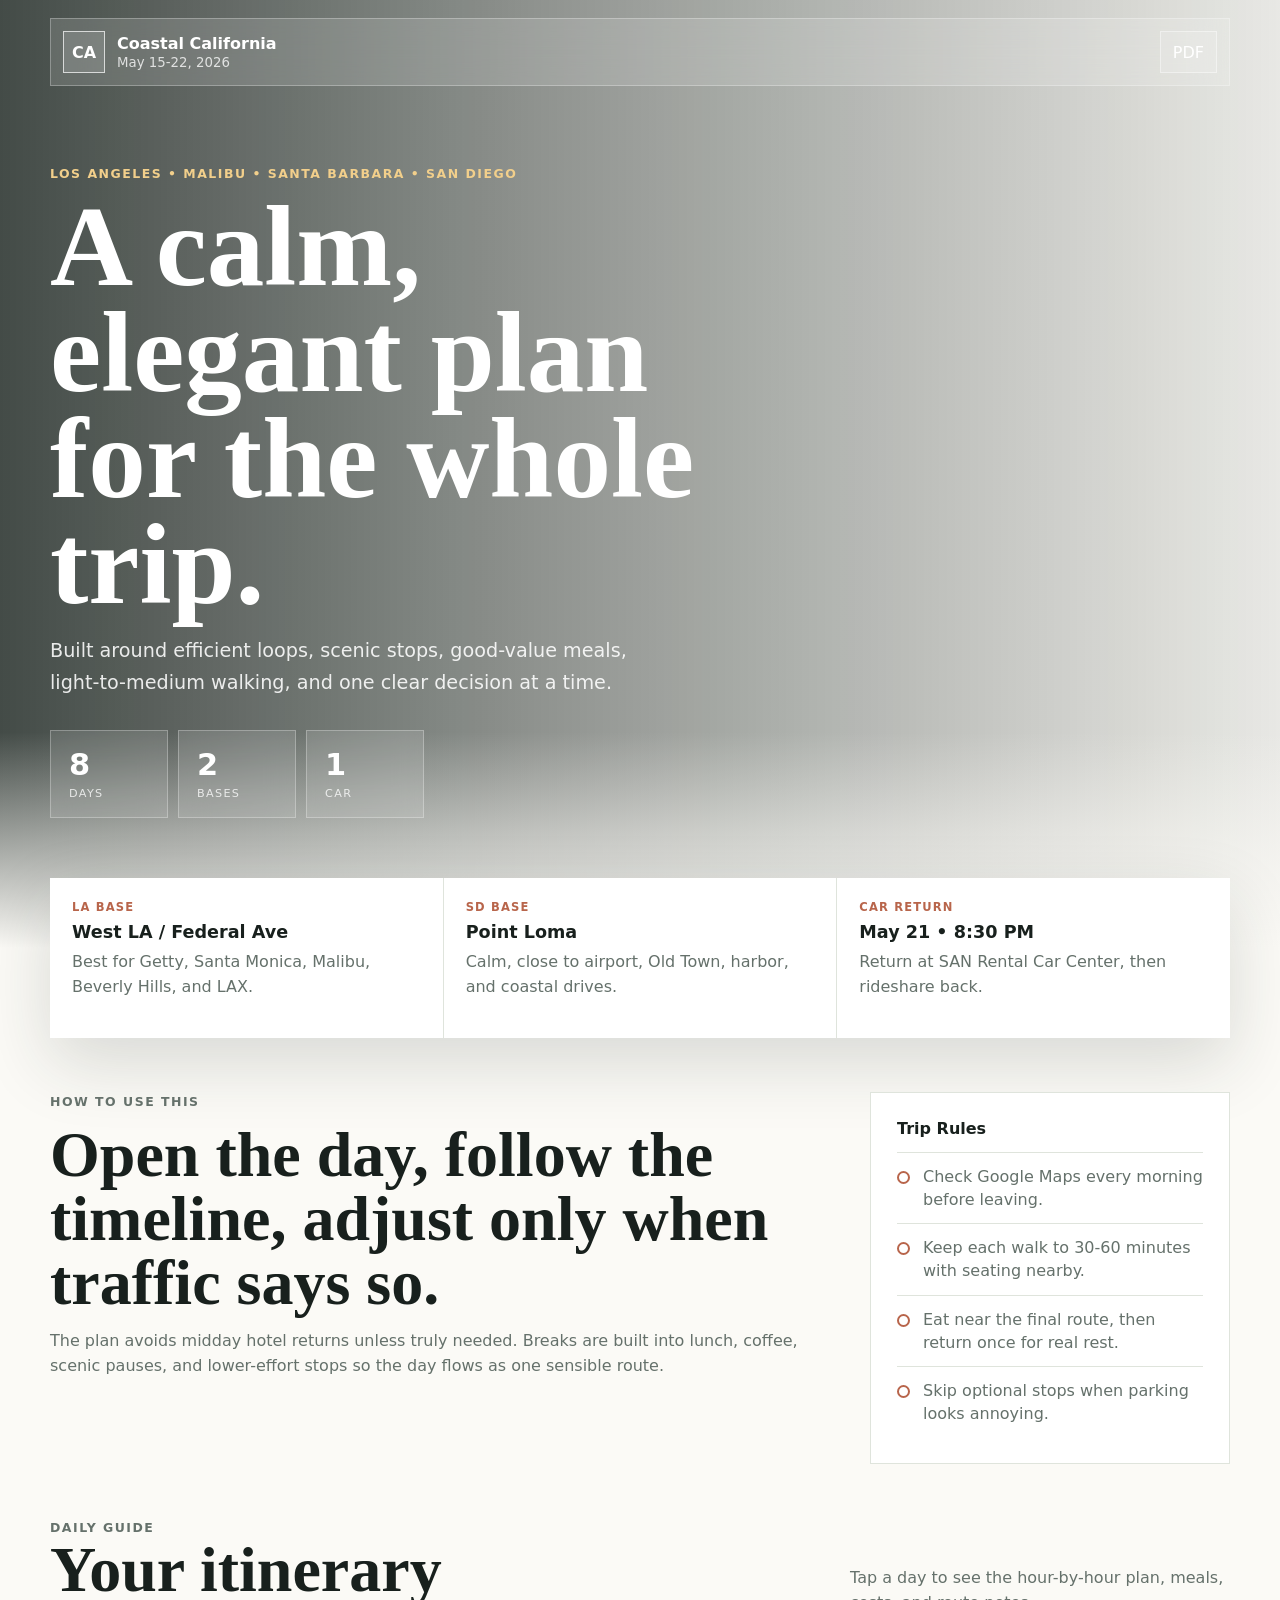
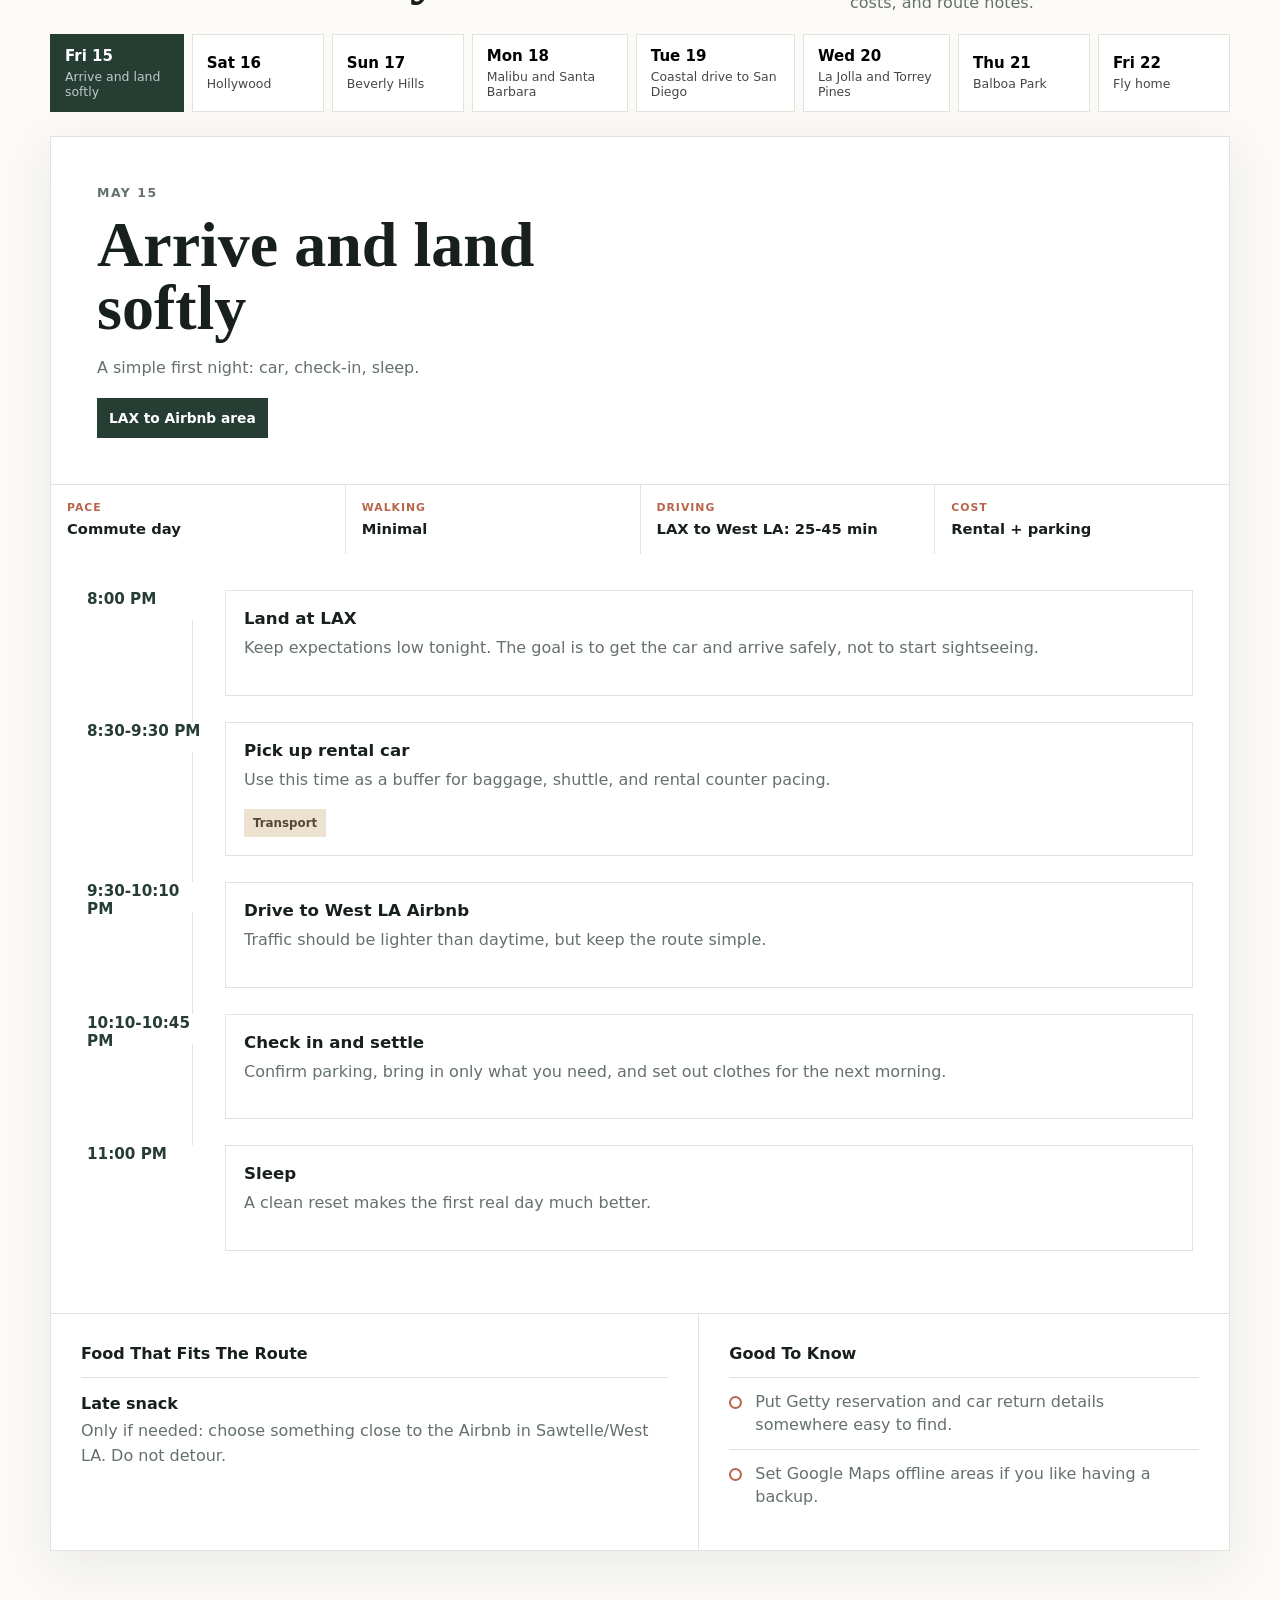
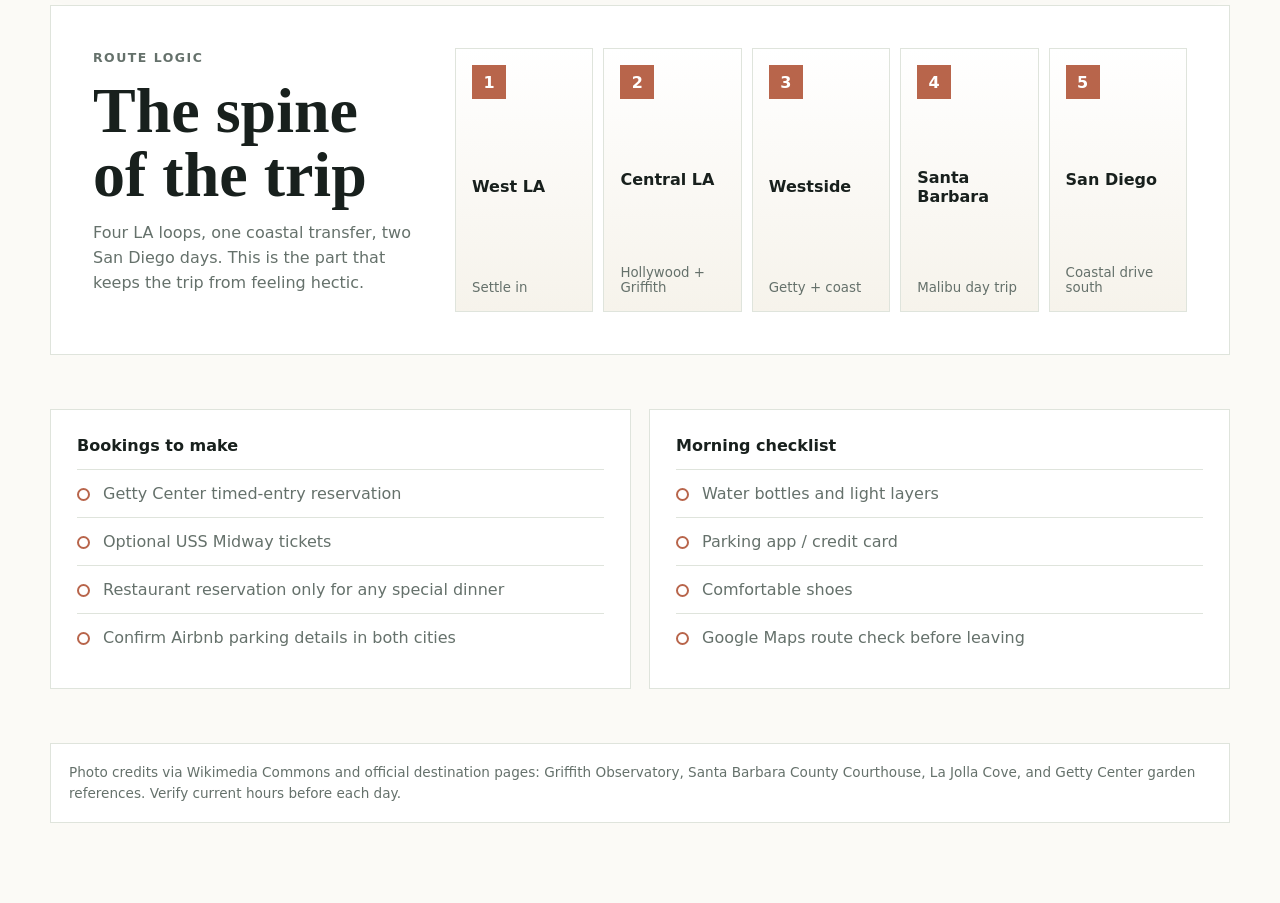
==== index.html @ 335b57e6 "deploy" ====
<!doctype html>
<html lang="en">
  <head>
    <meta charset="utf-8">
    <meta name="viewport" content="width=device-width, initial-scale=1">
    <title>Southern California Itinerary | May 15-22</title>
    <meta name="description" content="A polished day-by-day Southern California itinerary for Los Angeles, Santa Barbara, and San Diego.">
    <link rel="stylesheet" href="styles.css">
  </head>
  <body>
    <header class="hero">
      <div class="hero__image" aria-hidden="true"></div>
      <nav class="topbar" aria-label="Trip navigation">
        <a class="brand" href="#top" aria-label="Go to trip overview">
          <span class="brand__mark">CA</span>
          <span>
            <strong>Coastal California</strong>
            <small>May 15-22, 2026</small>
          </span>
        </a>
        <div class="topbar__actions">
          <button class="icon-button" type="button" data-print aria-label="Print or save itinerary">
            <span aria-hidden="true">PDF</span>
          </button>
        </div>
      </nav>

      <section class="hero__content" id="top">
        <p class="eyebrow">Los Angeles • Malibu • Santa Barbara • San Diego</p>
        <h1>A calm, elegant plan for the whole trip.</h1>
        <p class="hero__copy">Built around efficient loops, scenic stops, good-value meals, light-to-medium walking, and one clear decision at a time.</p>
        <div class="hero__stats" aria-label="Trip summary">
          <div>
            <span>8</span>
            <small>days</small>
          </div>
          <div>
            <span>2</span>
            <small>bases</small>
          </div>
          <div>
            <span>1</span>
            <small>car</small>
          </div>
        </div>
      </section>
    </header>

    <main>
      <section class="trip-strip" aria-label="Key trip logistics">
        <article>
          <span class="mini-label">LA base</span>
          <strong>West LA / Federal Ave</strong>
          <p>Best for Getty, Santa Monica, Malibu, Beverly Hills, and LAX.</p>
        </article>
        <article>
          <span class="mini-label">SD base</span>
          <strong>Point Loma</strong>
          <p>Calm, close to airport, Old Town, harbor, and coastal drives.</p>
        </article>
        <article>
          <span class="mini-label">Car return</span>
          <strong>May 21 • 8:30 PM</strong>
          <p>Return at SAN Rental Car Center, then rideshare back.</p>
        </article>
      </section>

      <section class="section intro-grid">
        <div>
          <p class="eyebrow">How to use this</p>
          <h2>Open the day, follow the timeline, adjust only when traffic says so.</h2>
          <p>The plan avoids midday hotel returns unless truly needed. Breaks are built into lunch, coffee, scenic pauses, and lower-effort stops so the day flows as one sensible route.</p>
        </div>
        <aside class="principles" aria-label="Planning principles">
          <h3>Trip Rules</h3>
          <ul>
            <li>Check Google Maps every morning before leaving.</li>
            <li>Keep each walk to 30-60 minutes with seating nearby.</li>
            <li>Eat near the final route, then return once for real rest.</li>
            <li>Skip optional stops when parking looks annoying.</li>
          </ul>
        </aside>
      </section>

      <section class="section">
        <div class="section__header">
          <div>
            <p class="eyebrow">Daily guide</p>
            <h2>Your itinerary</h2>
          </div>
          <p>Tap a day to see the hour-by-hour plan, meals, costs, and route notes.</p>
        </div>
        <div class="day-tabs" id="dayTabs" role="tablist" aria-label="Itinerary days"></div>
        <div id="dayDetail" class="day-detail" aria-live="polite"></div>
      </section>

      <section class="section route-board">
        <div>
          <p class="eyebrow">Route logic</p>
          <h2>The spine of the trip</h2>
          <p>Four LA loops, one coastal transfer, two San Diego days. This is the part that keeps the trip from feeling hectic.</p>
        </div>
        <div class="route-line" aria-label="Trip route stages">
          <div><span>1</span><strong>West LA</strong><small>Settle in</small></div>
          <div><span>2</span><strong>Central LA</strong><small>Hollywood + Griffith</small></div>
          <div><span>3</span><strong>Westside</strong><small>Getty + coast</small></div>
          <div><span>4</span><strong>Santa Barbara</strong><small>Malibu day trip</small></div>
          <div><span>5</span><strong>San Diego</strong><small>Coastal drive south</small></div>
        </div>
      </section>

      <section class="section tools-grid">
        <article>
          <h3>Bookings to make</h3>
          <ul class="checklist">
            <li>Getty Center timed-entry reservation</li>
            <li>Optional USS Midway tickets</li>
            <li>Restaurant reservation only for any special dinner</li>
            <li>Confirm Airbnb parking details in both cities</li>
          </ul>
        </article>
        <article>
          <h3>Morning checklist</h3>
          <ul class="checklist">
            <li>Water bottles and light layers</li>
            <li>Parking app / credit card</li>
            <li>Comfortable shoes</li>
            <li>Google Maps route check before leaving</li>
          </ul>
        </article>
      </section>

      <section class="section credits">
        <p>Photo credits via Wikimedia Commons and official destination pages: Griffith Observatory, Santa Barbara County Courthouse, La Jolla Cove, and Getty Center garden references. Verify current hours before each day.</p>
      </section>
    </main>

    <script src="app.js"></script>
  </body>
</html>
---- styles.css ----
:root {
  --ink: #18201d;
  --muted: #65716b;
  --line: #dfe4dc;
  --paper: #fbfaf6;
  --card: #ffffff;
  --sage: #6f806f;
  --cypress: #263d34;
  --clay: #b8654b;
  --sand: #ece2cf;
  --sky: #dce9ec;
  --gold: #c7964d;
  --shadow: 0 24px 70px rgba(31, 44, 38, 0.16);
  font-family: Inter, ui-sans-serif, system-ui, -apple-system, BlinkMacSystemFont, "Segoe UI", sans-serif;
}

* {
  box-sizing: border-box;
}

html {
  scroll-behavior: smooth;
}

body {
  margin: 0;
  color: var(--ink);
  background: var(--paper);
}

button {
  font: inherit;
}

.hero {
  min-height: 92vh;
  position: relative;
  isolation: isolate;
  display: grid;
  grid-template-rows: auto 1fr;
  overflow: hidden;
}

.hero__image {
  position: absolute;
  inset: 0;
  z-index: -2;
  background:
    linear-gradient(90deg, rgba(16, 26, 22, 0.78) 0%, rgba(16, 26, 22, 0.46) 42%, rgba(16, 26, 22, 0.08) 100%),
    url("https://commons.wikimedia.org/wiki/Special:FilePath/Griffith%20Observatory%2C%20Los%20Angeles.jpg?width=1800") center / cover;
}

.hero::after {
  content: "";
  position: absolute;
  inset: auto 0 0;
  height: 24vh;
  z-index: -1;
  background: linear-gradient(0deg, var(--paper), rgba(251, 250, 246, 0));
}

.topbar {
  width: min(1180px, calc(100% - 32px));
  margin: 18px auto 0;
  min-height: 68px;
  display: flex;
  align-items: center;
  justify-content: space-between;
  gap: 16px;
  padding: 10px 12px;
  border: 1px solid rgba(255, 255, 255, 0.28);
  background: rgba(255, 255, 255, 0.14);
  backdrop-filter: blur(18px);
}

.brand {
  display: inline-flex;
  align-items: center;
  gap: 12px;
  color: #fff;
  text-decoration: none;
}

.brand__mark {
  width: 42px;
  height: 42px;
  display: grid;
  place-items: center;
  border: 1px solid rgba(255, 255, 255, 0.7);
  background: rgba(255, 255, 255, 0.12);
  font-weight: 800;
  letter-spacing: 0;
}

.brand strong,
.brand small {
  display: block;
}

.brand small {
  color: rgba(255, 255, 255, 0.78);
  margin-top: 2px;
}

.icon-button {
  border: 1px solid rgba(255, 255, 255, 0.42);
  color: #fff;
  background: rgba(255, 255, 255, 0.12);
  min-width: 48px;
  height: 42px;
  padding: 0 12px;
  cursor: pointer;
}

.hero__content {
  width: min(1180px, calc(100% - 32px));
  margin: 0 auto;
  align-self: center;
  padding: 80px 0 130px;
  color: #fff;
}

.eyebrow {
  margin: 0 0 12px;
  color: var(--clay);
  font-size: 0.78rem;
  font-weight: 800;
  letter-spacing: 0.12em;
  text-transform: uppercase;
}

.hero .eyebrow {
  color: #f2cf8b;
}

h1,
h2,
h3,
p {
  margin-top: 0;
}

h1 {
  max-width: 720px;
  margin-bottom: 18px;
  font-family: Georgia, "Times New Roman", serif;
  font-size: clamp(3rem, 9vw, 7.2rem);
  line-height: 0.92;
  letter-spacing: 0;
}

h2 {
  margin-bottom: 14px;
  font-family: Georgia, "Times New Roman", serif;
  font-size: clamp(2rem, 5vw, 4rem);
  line-height: 1;
  letter-spacing: 0;
}

h3 {
  margin-bottom: 14px;
  font-size: 1rem;
}

.hero__copy {
  max-width: 580px;
  font-size: clamp(1rem, 2vw, 1.2rem);
  line-height: 1.65;
  color: rgba(255, 255, 255, 0.88);
}

.hero__stats {
  display: flex;
  gap: 10px;
  margin-top: 32px;
  flex-wrap: wrap;
}

.hero__stats div {
  min-width: 118px;
  padding: 16px 18px;
  border: 1px solid rgba(255, 255, 255, 0.28);
  background: rgba(255, 255, 255, 0.12);
  backdrop-filter: blur(14px);
}

.hero__stats span {
  display: block;
  font-size: 1.9rem;
  font-weight: 800;
}

.hero__stats small {
  color: rgba(255, 255, 255, 0.78);
  text-transform: uppercase;
  letter-spacing: 0.12em;
  font-size: 0.7rem;
}

main {
  width: min(1180px, calc(100% - 32px));
  margin: -70px auto 80px;
  position: relative;
  z-index: 1;
}

.trip-strip {
  display: grid;
  grid-template-columns: repeat(3, 1fr);
  gap: 1px;
  overflow: hidden;
  box-shadow: var(--shadow);
  background: var(--line);
}

.trip-strip article,
.principles,
.tools-grid article,
.day-detail,
.route-board,
.credits {
  background: var(--card);
}

.trip-strip article {
  padding: 22px;
}

.mini-label {
  display: block;
  margin-bottom: 8px;
  color: var(--clay);
  font-size: 0.72rem;
  font-weight: 800;
  letter-spacing: 0.1em;
  text-transform: uppercase;
}

.trip-strip strong {
  display: block;
  font-size: 1.1rem;
  margin-bottom: 8px;
}

.trip-strip p,
.section p,
.timeline p,
.meal-card p {
  color: var(--muted);
  line-height: 1.55;
}

.section {
  margin-top: 54px;
}

.intro-grid {
  display: grid;
  grid-template-columns: minmax(0, 1fr) 360px;
  gap: 48px;
  align-items: start;
}

.principles,
.tools-grid article {
  padding: 26px;
  border: 1px solid var(--line);
}

.principles ul,
.checklist {
  margin: 0;
  padding: 0;
  list-style: none;
}

.principles li,
.checklist li {
  padding: 12px 0 12px 26px;
  border-top: 1px solid var(--line);
  position: relative;
  color: var(--muted);
  line-height: 1.45;
}

.principles li::before,
.checklist li::before {
  content: "";
  position: absolute;
  left: 0;
  top: 18px;
  width: 9px;
  height: 9px;
  border: 2px solid var(--clay);
  border-radius: 50%;
}

.section__header {
  display: flex;
  align-items: end;
  justify-content: space-between;
  gap: 28px;
  margin-bottom: 18px;
}

.section__header p {
  max-width: 380px;
  margin-bottom: 0;
}

.day-tabs {
  display: flex;
  gap: 8px;
  padding-bottom: 10px;
  overflow-x: auto;
  scrollbar-width: thin;
}

.day-tab {
  min-width: 132px;
  border: 1px solid var(--line);
  background: #fff;
  padding: 12px 14px;
  cursor: pointer;
  text-align: left;
}

.day-tab[aria-selected="true"] {
  color: #fff;
  background: var(--cypress);
  border-color: var(--cypress);
}

.day-tab strong,
.day-tab span {
  display: block;
}

.day-tab strong {
  font-size: 0.94rem;
  margin-bottom: 4px;
}

.day-tab span {
  color: inherit;
  opacity: 0.72;
  font-size: 0.78rem;
}

.day-detail {
  margin-top: 14px;
  border: 1px solid var(--line);
  box-shadow: 0 14px 50px rgba(31, 44, 38, 0.08);
  overflow: hidden;
}

.day-hero {
  display: grid;
  grid-template-columns: minmax(0, 1fr) 42%;
  min-height: 330px;
  border-bottom: 1px solid var(--line);
}

.day-hero__content {
  padding: clamp(24px, 5vw, 46px);
}

.day-hero__content h3 {
  font-family: Georgia, "Times New Roman", serif;
  font-size: clamp(2rem, 5vw, 4.6rem);
  line-height: 0.98;
  margin-bottom: 16px;
}

.day-hero__image {
  min-height: 280px;
  background-size: cover;
  background-position: center;
}

.meta-grid {
  display: grid;
  grid-template-columns: repeat(4, minmax(0, 1fr));
  gap: 1px;
  background: var(--line);
}

.meta-grid div {
  padding: 16px;
  background: #fff;
}

.meta-grid span {
  display: block;
  color: var(--clay);
  font-size: 0.68rem;
  font-weight: 800;
  letter-spacing: 0.09em;
  text-transform: uppercase;
  margin-bottom: 5px;
}

.meta-grid strong {
  font-size: 0.92rem;
}

.timeline {
  padding: clamp(18px, 4vw, 36px);
}

.timeline-item {
  display: grid;
  grid-template-columns: 116px minmax(0, 1fr);
  gap: 22px;
  padding: 0 0 26px;
  position: relative;
}

.timeline-item:not(:last-child)::before {
  content: "";
  position: absolute;
  left: 105px;
  top: 30px;
  bottom: 0;
  width: 1px;
  background: var(--line);
}

.time {
  color: var(--cypress);
  font-weight: 800;
  font-size: 0.95rem;
}

.timeline-card {
  padding: 18px;
  border: 1px solid var(--line);
  background: #fff;
}

.timeline-card h4 {
  margin: 0 0 8px;
  font-size: 1.04rem;
}

.tag-row {
  display: flex;
  flex-wrap: wrap;
  gap: 8px;
  margin-top: 12px;
}

.tag {
  display: inline-flex;
  align-items: center;
  min-height: 28px;
  padding: 4px 9px;
  background: var(--sand);
  color: #574638;
  font-size: 0.74rem;
  font-weight: 700;
}

.day-bottom {
  display: grid;
  grid-template-columns: 1.1fr 0.9fr;
  gap: 1px;
  background: var(--line);
  border-top: 1px solid var(--line);
}

.meal-panel,
.notes-panel {
  padding: clamp(18px, 4vw, 30px);
  background: #fff;
}

.meal-card {
  padding: 16px 0;
  border-top: 1px solid var(--line);
}

.meal-card strong {
  display: block;
  margin-bottom: 6px;
}

.route-links {
  display: flex;
  flex-wrap: wrap;
  gap: 10px;
  margin-top: 18px;
}

.route-links a {
  display: inline-flex;
  align-items: center;
  min-height: 40px;
  padding: 8px 12px;
  color: #fff;
  background: var(--cypress);
  text-decoration: none;
  font-size: 0.86rem;
  font-weight: 800;
}

.route-board {
  display: grid;
  grid-template-columns: 330px minmax(0, 1fr);
  gap: 32px;
  padding: clamp(22px, 5vw, 42px);
  border: 1px solid var(--line);
}

.route-line {
  display: grid;
  grid-template-columns: repeat(5, 1fr);
  gap: 10px;
  align-items: stretch;
}

.route-line div {
  min-height: 154px;
  padding: 16px;
  display: flex;
  flex-direction: column;
  justify-content: space-between;
  border: 1px solid var(--line);
  background: linear-gradient(180deg, #fff, #f6f3eb);
}

.route-line span {
  width: 34px;
  height: 34px;
  display: grid;
  place-items: center;
  color: #fff;
  background: var(--clay);
  font-weight: 900;
}

.route-line strong,
.route-line small {
  display: block;
}

.route-line small {
  color: var(--muted);
  margin-top: 5px;
}

.tools-grid {
  display: grid;
  grid-template-columns: 1fr 1fr;
  gap: 18px;
}

.credits {
  padding: 18px;
  border: 1px solid var(--line);
}

.credits p {
  margin: 0;
  font-size: 0.85rem;
}

@media (max-width: 860px) {
  .hero {
    min-height: 86vh;
  }

  .hero__content {
    padding-bottom: 100px;
  }

  main {
    width: min(100% - 20px, 1180px);
  }

  .trip-strip,
  .intro-grid,
  .day-hero,
  .day-bottom,
  .route-board,
  .tools-grid {
    grid-template-columns: 1fr;
  }

  .section__header {
    align-items: start;
    flex-direction: column;
  }

  .meta-grid {
    grid-template-columns: repeat(2, 1fr);
  }

  .timeline-item {
    grid-template-columns: 1fr;
    gap: 8px;
    padding-bottom: 18px;
  }

  .timeline-item:not(:last-child)::before {
    display: none;
  }

  .route-line {
    grid-template-columns: 1fr;
  }
}

@media print {
  .hero {
    min-height: auto;
    color: #000;
  }

  .hero__image,
  .hero::after,
  .topbar__actions,
  .day-tabs {
    display: none;
  }

  .hero__content,
  main {
    margin: 0;
    width: 100%;
    color: #000;
    padding: 0;
  }

  .day-detail {
    box-shadow: none;
  }
}
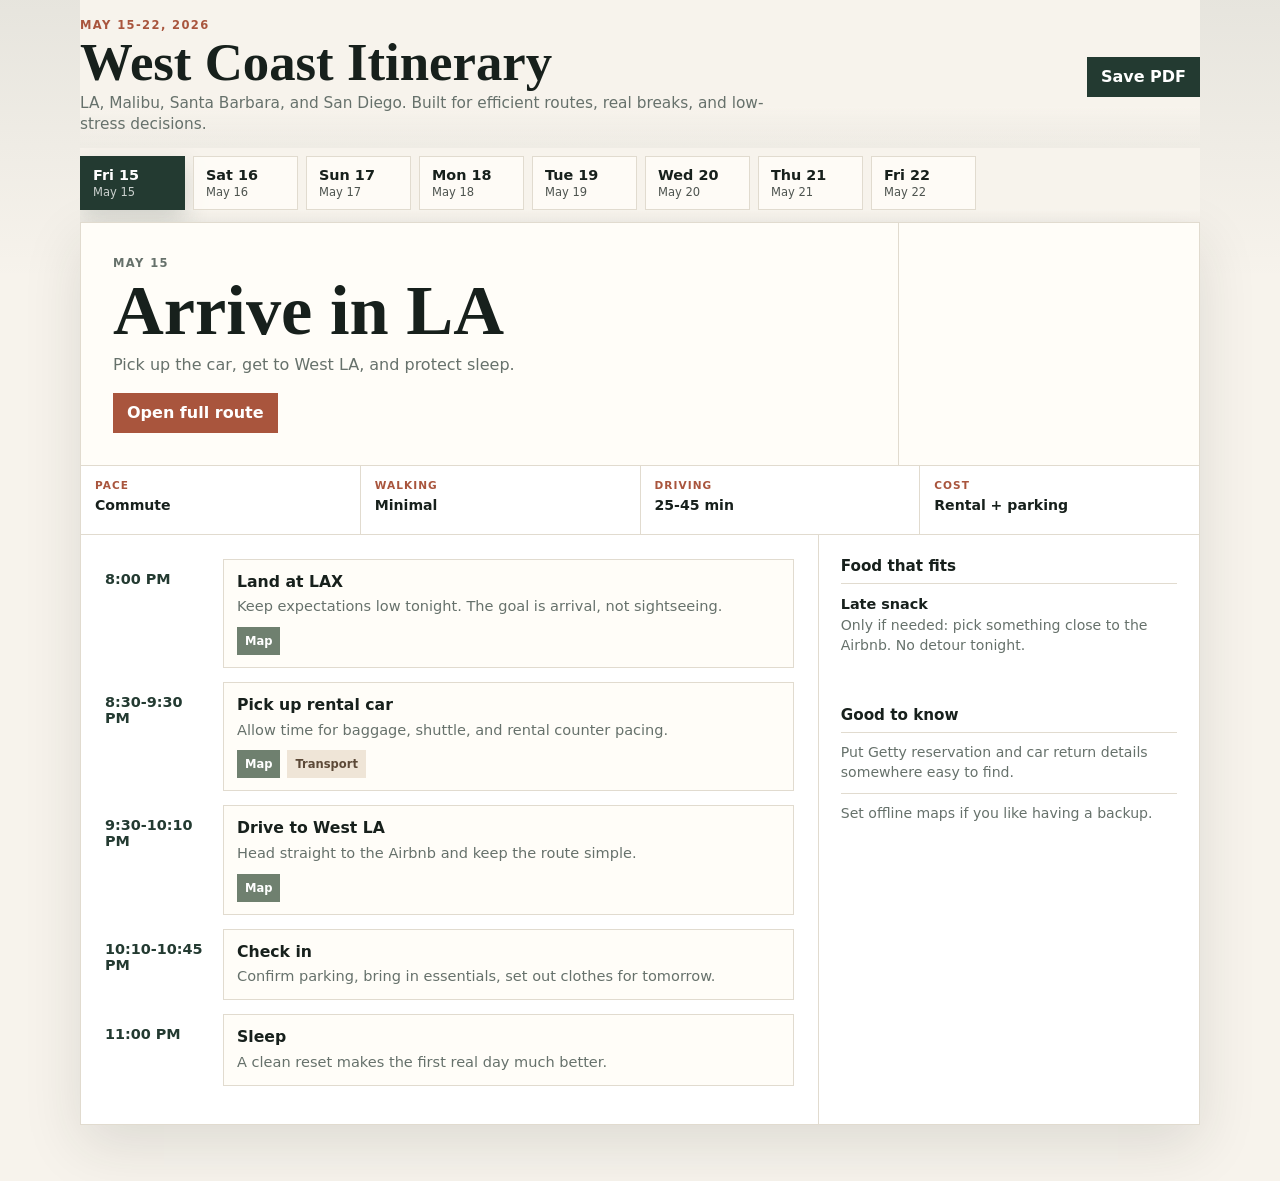
==== commit 056c64ac: "s" ====
--- a/index.html
+++ b/index.html
@@ -3,136 +3,23 @@
   <head>
     <meta charset="utf-8">
     <meta name="viewport" content="width=device-width, initial-scale=1">
-    <title>Southern California Itinerary | May 15-22</title>
-    <meta name="description" content="A polished day-by-day Southern California itinerary for Los Angeles, Santa Barbara, and San Diego.">
+    <title>West Coast Itinerary | May 15-22</title>
+    <meta name="description" content="A compact mobile-first itinerary for Los Angeles, Santa Barbara, and San Diego.">
     <link rel="stylesheet" href="styles.css">
   </head>
   <body>
-    <header class="hero">
-      <div class="hero__image" aria-hidden="true"></div>
-      <nav class="topbar" aria-label="Trip navigation">
-        <a class="brand" href="#top" aria-label="Go to trip overview">
-          <span class="brand__mark">CA</span>
-          <span>
-            <strong>Coastal California</strong>
-            <small>May 15-22, 2026</small>
-          </span>
-        </a>
-        <div class="topbar__actions">
-          <button class="icon-button" type="button" data-print aria-label="Print or save itinerary">
-            <span aria-hidden="true">PDF</span>
-          </button>
-        </div>
-      </nav>
-
-      <section class="hero__content" id="top">
-        <p class="eyebrow">Los Angeles • Malibu • Santa Barbara • San Diego</p>
-        <h1>A calm, elegant plan for the whole trip.</h1>
-        <p class="hero__copy">Built around efficient loops, scenic stops, good-value meals, light-to-medium walking, and one clear decision at a time.</p>
-        <div class="hero__stats" aria-label="Trip summary">
-          <div>
-            <span>8</span>
-            <small>days</small>
-          </div>
-          <div>
-            <span>2</span>
-            <small>bases</small>
-          </div>
-          <div>
-            <span>1</span>
-            <small>car</small>
-          </div>
-        </div>
-      </section>
+    <header class="app-header">
+      <div>
+        <p class="eyebrow">May 15-22, 2026</p>
+        <h1>West Coast Itinerary</h1>
+        <p class="subhead">LA, Malibu, Santa Barbara, and San Diego. Built for efficient routes, real breaks, and low-stress decisions.</p>
+      </div>
+      <button class="print-button" type="button" data-print>Save PDF</button>
     </header>
 
-    <main>
-      <section class="trip-strip" aria-label="Key trip logistics">
-        <article>
-          <span class="mini-label">LA base</span>
-          <strong>West LA / Federal Ave</strong>
-          <p>Best for Getty, Santa Monica, Malibu, Beverly Hills, and LAX.</p>
-        </article>
-        <article>
-          <span class="mini-label">SD base</span>
-          <strong>Point Loma</strong>
-          <p>Calm, close to airport, Old Town, harbor, and coastal drives.</p>
-        </article>
-        <article>
-          <span class="mini-label">Car return</span>
-          <strong>May 21 • 8:30 PM</strong>
-          <p>Return at SAN Rental Car Center, then rideshare back.</p>
-        </article>
-      </section>
-
-      <section class="section intro-grid">
-        <div>
-          <p class="eyebrow">How to use this</p>
-          <h2>Open the day, follow the timeline, adjust only when traffic says so.</h2>
-          <p>The plan avoids midday hotel returns unless truly needed. Breaks are built into lunch, coffee, scenic pauses, and lower-effort stops so the day flows as one sensible route.</p>
-        </div>
-        <aside class="principles" aria-label="Planning principles">
-          <h3>Trip Rules</h3>
-          <ul>
-            <li>Check Google Maps every morning before leaving.</li>
-            <li>Keep each walk to 30-60 minutes with seating nearby.</li>
-            <li>Eat near the final route, then return once for real rest.</li>
-            <li>Skip optional stops when parking looks annoying.</li>
-          </ul>
-        </aside>
-      </section>
-
-      <section class="section">
-        <div class="section__header">
-          <div>
-            <p class="eyebrow">Daily guide</p>
-            <h2>Your itinerary</h2>
-          </div>
-          <p>Tap a day to see the hour-by-hour plan, meals, costs, and route notes.</p>
-        </div>
-        <div class="day-tabs" id="dayTabs" role="tablist" aria-label="Itinerary days"></div>
-        <div id="dayDetail" class="day-detail" aria-live="polite"></div>
-      </section>
-
-      <section class="section route-board">
-        <div>
-          <p class="eyebrow">Route logic</p>
-          <h2>The spine of the trip</h2>
-          <p>Four LA loops, one coastal transfer, two San Diego days. This is the part that keeps the trip from feeling hectic.</p>
-        </div>
-        <div class="route-line" aria-label="Trip route stages">
-          <div><span>1</span><strong>West LA</strong><small>Settle in</small></div>
-          <div><span>2</span><strong>Central LA</strong><small>Hollywood + Griffith</small></div>
-          <div><span>3</span><strong>Westside</strong><small>Getty + coast</small></div>
-          <div><span>4</span><strong>Santa Barbara</strong><small>Malibu day trip</small></div>
-          <div><span>5</span><strong>San Diego</strong><small>Coastal drive south</small></div>
-        </div>
-      </section>
-
-      <section class="section tools-grid">
-        <article>
-          <h3>Bookings to make</h3>
-          <ul class="checklist">
-            <li>Getty Center timed-entry reservation</li>
-            <li>Optional USS Midway tickets</li>
-            <li>Restaurant reservation only for any special dinner</li>
-            <li>Confirm Airbnb parking details in both cities</li>
-          </ul>
-        </article>
-        <article>
-          <h3>Morning checklist</h3>
-          <ul class="checklist">
-            <li>Water bottles and light layers</li>
-            <li>Parking app / credit card</li>
-            <li>Comfortable shoes</li>
-            <li>Google Maps route check before leaving</li>
-          </ul>
-        </article>
-      </section>
-
-      <section class="section credits">
-        <p>Photo credits via Wikimedia Commons and official destination pages: Griffith Observatory, Santa Barbara County Courthouse, La Jolla Cove, and Getty Center garden references. Verify current hours before each day.</p>
-      </section>
+    <main class="app-shell">
+      <nav class="day-tabs" id="dayTabs" role="tablist" aria-label="Itinerary days"></nav>
+      <section id="dayDetail" class="day-detail" aria-live="polite"></section>
     </main>
 
     <script src="app.js"></script>
--- a/styles.css
+++ b/styles.css
@@ -1,638 +1,413 @@
 :root {
-  --ink: #18201d;
-  --muted: #65716b;
-  --line: #dfe4dc;
-  --paper: #fbfaf6;
-  --card: #ffffff;
-  --sage: #6f806f;
-  --cypress: #263d34;
-  --clay: #b8654b;
-  --sand: #ece2cf;
-  --sky: #dce9ec;
-  --gold: #c7964d;
-  --shadow: 0 24px 70px rgba(31, 44, 38, 0.16);
+  --ink: #17201c;
+  --muted: #66716b;
+  --paper: #f7f3ec;
+  --card: #fffdf8;
+  --line: #e1dbcf;
+  --cypress: #233a31;
+  --clay: #a9553d;
+  --gold: #c49443;
+  --green: #6f806f;
+  --shadow: 0 20px 55px rgba(30, 42, 36, 0.12);
   font-family: Inter, ui-sans-serif, system-ui, -apple-system, BlinkMacSystemFont, "Segoe UI", sans-serif;
 }
 
 * {
   box-sizing: border-box;
-}
-
-html {
-  scroll-behavior: smooth;
 }
 
 body {
   margin: 0;
   color: var(--ink);
-  background: var(--paper);
+  background:
+    linear-gradient(180deg, rgba(35, 58, 49, 0.08), transparent 280px),
+    var(--paper);
 }
 
 button {
   font: inherit;
 }
 
-.hero {
-  min-height: 92vh;
-  position: relative;
-  isolation: isolate;
+.app-header {
+  position: sticky;
+  top: 0;
+  z-index: 5;
   display: grid;
-  grid-template-rows: auto 1fr;
-  overflow: hidden;
-}
-
-.hero__image {
-  position: absolute;
-  inset: 0;
-  z-index: -2;
-  background:
-    linear-gradient(90deg, rgba(16, 26, 22, 0.78) 0%, rgba(16, 26, 22, 0.46) 42%, rgba(16, 26, 22, 0.08) 100%),
-    url("https://commons.wikimedia.org/wiki/Special:FilePath/Griffith%20Observatory%2C%20Los%20Angeles.jpg?width=1800") center / cover;
-}
-
-.hero::after {
-  content: "";
-  position: absolute;
-  inset: auto 0 0;
-  height: 24vh;
-  z-index: -1;
-  background: linear-gradient(0deg, var(--paper), rgba(251, 250, 246, 0));
-}
-
-.topbar {
-  width: min(1180px, calc(100% - 32px));
-  margin: 18px auto 0;
-  min-height: 68px;
-  display: flex;
+  grid-template-columns: minmax(0, 1fr) auto;
+  gap: 18px;
   align-items: center;
-  justify-content: space-between;
-  gap: 16px;
-  padding: 10px 12px;
-  border: 1px solid rgba(255, 255, 255, 0.28);
-  background: rgba(255, 255, 255, 0.14);
-  backdrop-filter: blur(18px);
-}
-
-.brand {
-  display: inline-flex;
-  align-items: center;
-  gap: 12px;
-  color: #fff;
-  text-decoration: none;
-}
-
-.brand__mark {
-  width: 42px;
-  height: 42px;
-  display: grid;
-  place-items: center;
-  border: 1px solid rgba(255, 255, 255, 0.7);
-  background: rgba(255, 255, 255, 0.12);
-  font-weight: 800;
-  letter-spacing: 0;
-}
-
-.brand strong,
-.brand small {
-  display: block;
-}
-
-.brand small {
-  color: rgba(255, 255, 255, 0.78);
-  margin-top: 2px;
-}
-
-.icon-button {
-  border: 1px solid rgba(255, 255, 255, 0.42);
-  color: #fff;
-  background: rgba(255, 255, 255, 0.12);
-  min-width: 48px;
-  height: 42px;
-  padding: 0 12px;
-  cursor: pointer;
-}
-
-.hero__content {
-  width: min(1180px, calc(100% - 32px));
+  width: min(1120px, calc(100% - 28px));
   margin: 0 auto;
-  align-self: center;
-  padding: 80px 0 130px;
-  color: #fff;
+  padding: 18px 0 12px;
+  background: linear-gradient(180deg, var(--paper) 72%, rgba(247, 243, 236, 0));
 }
 
 .eyebrow {
-  margin: 0 0 12px;
+  margin: 0 0 5px;
   color: var(--clay);
-  font-size: 0.78rem;
-  font-weight: 800;
+  font-size: 0.72rem;
+  font-weight: 850;
   letter-spacing: 0.12em;
   text-transform: uppercase;
-}
-
-.hero .eyebrow {
-  color: #f2cf8b;
 }
 
 h1,
 h2,
 h3,
+h4,
 p {
   margin-top: 0;
 }
 
 h1 {
+  margin-bottom: 4px;
+  font-family: Georgia, "Times New Roman", serif;
+  font-size: clamp(1.85rem, 6vw, 3.3rem);
+  line-height: 0.98;
+  letter-spacing: 0;
+}
+
+.subhead {
   max-width: 720px;
-  margin-bottom: 18px;
+  margin: 0;
+  color: var(--muted);
+  line-height: 1.4;
+  font-size: 0.96rem;
+}
+
+.print-button,
+.map-button {
+  border: 0;
+  background: var(--cypress);
+  color: #fff;
+  min-height: 40px;
+  padding: 0 14px;
+  font-weight: 800;
+  cursor: pointer;
+  text-decoration: none;
+  display: inline-flex;
+  align-items: center;
+  justify-content: center;
+  white-space: nowrap;
+}
+
+.app-shell {
+  width: min(1120px, calc(100% - 28px));
+  margin: 0 auto 56px;
+}
+
+.day-tabs {
+  position: sticky;
+  top: 106px;
+  z-index: 4;
+  display: flex;
+  gap: 8px;
+  padding: 8px 0 12px;
+  overflow-x: auto;
+  scrollbar-width: thin;
+  background: linear-gradient(180deg, var(--paper) 82%, rgba(247, 243, 236, 0));
+}
+
+.day-tab {
+  min-width: 105px;
+  border: 1px solid var(--line);
+  background: rgba(255, 253, 248, 0.84);
+  color: var(--ink);
+  padding: 10px 12px;
+  cursor: pointer;
+  text-align: left;
+}
+
+.day-tab[aria-selected="true"] {
+  color: #fff;
+  background: var(--cypress);
+  border-color: var(--cypress);
+  box-shadow: 0 10px 24px rgba(35, 58, 49, 0.18);
+}
+
+.day-tab strong,
+.day-tab span {
+  display: block;
+}
+
+.day-tab strong {
+  font-size: 0.9rem;
+  margin-bottom: 2px;
+}
+
+.day-tab span {
+  opacity: 0.76;
+  font-size: 0.72rem;
+}
+
+.day-detail {
+  background: var(--card);
+  border: 1px solid var(--line);
+  box-shadow: var(--shadow);
+  overflow: hidden;
+}
+
+.day-top {
+  display: grid;
+  grid-template-columns: minmax(0, 1fr) 300px;
+  gap: 1px;
+  background: var(--line);
+}
+
+.day-summary,
+.day-photo {
+  background: var(--card);
+}
+
+.day-summary {
+  padding: clamp(18px, 4vw, 32px);
+}
+
+.day-summary h2 {
+  max-width: 760px;
+  margin-bottom: 8px;
   font-family: Georgia, "Times New Roman", serif;
-  font-size: clamp(3rem, 9vw, 7.2rem);
-  line-height: 0.92;
+  font-size: clamp(2rem, 6vw, 4.4rem);
+  line-height: 0.98;
   letter-spacing: 0;
 }
 
-h2 {
-  margin-bottom: 14px;
-  font-family: Georgia, "Times New Roman", serif;
-  font-size: clamp(2rem, 5vw, 4rem);
-  line-height: 1;
-  letter-spacing: 0;
-}
-
-h3 {
-  margin-bottom: 14px;
-  font-size: 1rem;
-}
-
-.hero__copy {
-  max-width: 580px;
-  font-size: clamp(1rem, 2vw, 1.2rem);
-  line-height: 1.65;
-  color: rgba(255, 255, 255, 0.88);
-}
-
-.hero__stats {
+.day-summary p {
+  color: var(--muted);
+  line-height: 1.45;
+}
+
+.day-photo {
+  min-height: 230px;
+  background-size: cover;
+  background-position: center;
+}
+
+.quick-grid {
+  display: grid;
+  grid-template-columns: repeat(4, minmax(0, 1fr));
+  gap: 1px;
+  background: var(--line);
+  border-top: 1px solid var(--line);
+}
+
+.quick-grid div {
+  min-height: 68px;
+  padding: 13px 14px;
+  background: #fff;
+}
+
+.quick-grid span {
+  display: block;
+  margin-bottom: 4px;
+  color: var(--clay);
+  font-size: 0.66rem;
+  font-weight: 850;
+  letter-spacing: 0.1em;
+  text-transform: uppercase;
+}
+
+.quick-grid strong {
+  font-size: 0.88rem;
+  line-height: 1.25;
+}
+
+.route-bar {
   display: flex;
-  gap: 10px;
-  margin-top: 32px;
   flex-wrap: wrap;
-}
-
-.hero__stats div {
-  min-width: 118px;
-  padding: 16px 18px;
-  border: 1px solid rgba(255, 255, 255, 0.28);
-  background: rgba(255, 255, 255, 0.12);
-  backdrop-filter: blur(14px);
-}
-
-.hero__stats span {
-  display: block;
-  font-size: 1.9rem;
-  font-weight: 800;
-}
-
-.hero__stats small {
-  color: rgba(255, 255, 255, 0.78);
-  text-transform: uppercase;
-  letter-spacing: 0.12em;
-  font-size: 0.7rem;
-}
-
-main {
-  width: min(1180px, calc(100% - 32px));
-  margin: -70px auto 80px;
-  position: relative;
-  z-index: 1;
-}
-
-.trip-strip {
+  gap: 8px;
+  margin-top: 16px;
+}
+
+.route-bar .map-button {
+  background: var(--clay);
+}
+
+.route-bar .map-button.secondary {
+  background: #ece2d4;
+  color: var(--ink);
+}
+
+.content-grid {
   display: grid;
-  grid-template-columns: repeat(3, 1fr);
+  grid-template-columns: minmax(0, 1.55fr) minmax(280px, 0.8fr);
   gap: 1px;
-  overflow: hidden;
-  box-shadow: var(--shadow);
   background: var(--line);
-}
-
-.trip-strip article,
-.principles,
-.tools-grid article,
-.day-detail,
-.route-board,
-.credits {
+  border-top: 1px solid var(--line);
+}
+
+.timeline,
+.side-panel {
+  background: #fff;
+}
+
+.timeline {
+  padding: clamp(14px, 3vw, 24px);
+}
+
+.timeline-item {
+  display: grid;
+  grid-template-columns: 104px minmax(0, 1fr);
+  gap: 14px;
+  padding: 0 0 14px;
+}
+
+.time {
+  padding-top: 12px;
+  color: var(--cypress);
+  font-size: 0.9rem;
+  font-weight: 850;
+}
+
+.timeline-card {
+  border: 1px solid var(--line);
   background: var(--card);
-}
-
-.trip-strip article {
-  padding: 22px;
-}
-
-.mini-label {
-  display: block;
-  margin-bottom: 8px;
-  color: var(--clay);
+  padding: 12px 13px;
+}
+
+.timeline-card h4 {
+  margin: 0 0 5px;
+  font-size: 0.98rem;
+  line-height: 1.25;
+}
+
+.timeline-card p {
+  margin: 0;
+  color: var(--muted);
+  font-size: 0.91rem;
+  line-height: 1.43;
+}
+
+.timeline-actions {
+  display: flex;
+  flex-wrap: wrap;
+  gap: 7px;
+  margin-top: 10px;
+}
+
+.timeline-actions a,
+.tag {
+  min-height: 28px;
+  display: inline-flex;
+  align-items: center;
+  padding: 4px 8px;
   font-size: 0.72rem;
   font-weight: 800;
-  letter-spacing: 0.1em;
-  text-transform: uppercase;
-}
-
-.trip-strip strong {
+  text-decoration: none;
+}
+
+.timeline-actions a {
+  color: #fff;
+  background: var(--green);
+}
+
+.tag {
+  color: #5c4937;
+  background: #efe5d7;
+}
+
+.side-panel {
+  padding: clamp(14px, 3vw, 22px);
+}
+
+.side-block + .side-block {
+  margin-top: 24px;
+}
+
+.side-block h3 {
+  margin-bottom: 8px;
+  font-size: 0.95rem;
+}
+
+.meal-card {
+  padding: 12px 0;
+  border-top: 1px solid var(--line);
+}
+
+.meal-card strong {
   display: block;
-  font-size: 1.1rem;
-  margin-bottom: 8px;
-}
-
-.trip-strip p,
-.section p,
-.timeline p,
-.meal-card p {
+  margin-bottom: 4px;
+  font-size: 0.9rem;
+}
+
+.meal-card p,
+.checklist li {
   color: var(--muted);
-  line-height: 1.55;
-}
-
-.section {
-  margin-top: 54px;
-}
-
-.intro-grid {
-  display: grid;
-  grid-template-columns: minmax(0, 1fr) 360px;
-  gap: 48px;
-  align-items: start;
-}
-
-.principles,
-.tools-grid article {
-  padding: 26px;
-  border: 1px solid var(--line);
-}
-
-.principles ul,
+  font-size: 0.88rem;
+  line-height: 1.42;
+}
+
 .checklist {
   margin: 0;
   padding: 0;
   list-style: none;
 }
 
-.principles li,
 .checklist li {
-  padding: 12px 0 12px 26px;
+  padding: 10px 0;
   border-top: 1px solid var(--line);
-  position: relative;
-  color: var(--muted);
-  line-height: 1.45;
-}
-
-.principles li::before,
-.checklist li::before {
-  content: "";
-  position: absolute;
-  left: 0;
-  top: 18px;
-  width: 9px;
-  height: 9px;
-  border: 2px solid var(--clay);
-  border-radius: 50%;
-}
-
-.section__header {
-  display: flex;
-  align-items: end;
-  justify-content: space-between;
-  gap: 28px;
-  margin-bottom: 18px;
-}
-
-.section__header p {
-  max-width: 380px;
-  margin-bottom: 0;
-}
-
-.day-tabs {
-  display: flex;
-  gap: 8px;
-  padding-bottom: 10px;
-  overflow-x: auto;
-  scrollbar-width: thin;
-}
-
-.day-tab {
-  min-width: 132px;
-  border: 1px solid var(--line);
-  background: #fff;
-  padding: 12px 14px;
-  cursor: pointer;
-  text-align: left;
-}
-
-.day-tab[aria-selected="true"] {
-  color: #fff;
-  background: var(--cypress);
-  border-color: var(--cypress);
-}
-
-.day-tab strong,
-.day-tab span {
-  display: block;
-}
-
-.day-tab strong {
-  font-size: 0.94rem;
-  margin-bottom: 4px;
-}
-
-.day-tab span {
-  color: inherit;
-  opacity: 0.72;
-  font-size: 0.78rem;
-}
-
-.day-detail {
-  margin-top: 14px;
-  border: 1px solid var(--line);
-  box-shadow: 0 14px 50px rgba(31, 44, 38, 0.08);
-  overflow: hidden;
-}
-
-.day-hero {
-  display: grid;
-  grid-template-columns: minmax(0, 1fr) 42%;
-  min-height: 330px;
-  border-bottom: 1px solid var(--line);
-}
-
-.day-hero__content {
-  padding: clamp(24px, 5vw, 46px);
-}
-
-.day-hero__content h3 {
-  font-family: Georgia, "Times New Roman", serif;
-  font-size: clamp(2rem, 5vw, 4.6rem);
-  line-height: 0.98;
-  margin-bottom: 16px;
-}
-
-.day-hero__image {
-  min-height: 280px;
-  background-size: cover;
-  background-position: center;
-}
-
-.meta-grid {
-  display: grid;
-  grid-template-columns: repeat(4, minmax(0, 1fr));
-  gap: 1px;
-  background: var(--line);
-}
-
-.meta-grid div {
-  padding: 16px;
-  background: #fff;
-}
-
-.meta-grid span {
-  display: block;
-  color: var(--clay);
-  font-size: 0.68rem;
-  font-weight: 800;
-  letter-spacing: 0.09em;
-  text-transform: uppercase;
-  margin-bottom: 5px;
-}
-
-.meta-grid strong {
-  font-size: 0.92rem;
-}
-
-.timeline {
-  padding: clamp(18px, 4vw, 36px);
-}
-
-.timeline-item {
-  display: grid;
-  grid-template-columns: 116px minmax(0, 1fr);
-  gap: 22px;
-  padding: 0 0 26px;
-  position: relative;
-}
-
-.timeline-item:not(:last-child)::before {
-  content: "";
-  position: absolute;
-  left: 105px;
-  top: 30px;
-  bottom: 0;
-  width: 1px;
-  background: var(--line);
-}
-
-.time {
-  color: var(--cypress);
-  font-weight: 800;
-  font-size: 0.95rem;
-}
-
-.timeline-card {
-  padding: 18px;
-  border: 1px solid var(--line);
-  background: #fff;
-}
-
-.timeline-card h4 {
-  margin: 0 0 8px;
-  font-size: 1.04rem;
-}
-
-.tag-row {
-  display: flex;
-  flex-wrap: wrap;
-  gap: 8px;
-  margin-top: 12px;
-}
-
-.tag {
-  display: inline-flex;
-  align-items: center;
-  min-height: 28px;
-  padding: 4px 9px;
-  background: var(--sand);
-  color: #574638;
-  font-size: 0.74rem;
-  font-weight: 700;
-}
-
-.day-bottom {
-  display: grid;
-  grid-template-columns: 1.1fr 0.9fr;
-  gap: 1px;
-  background: var(--line);
-  border-top: 1px solid var(--line);
-}
-
-.meal-panel,
-.notes-panel {
-  padding: clamp(18px, 4vw, 30px);
-  background: #fff;
-}
-
-.meal-card {
-  padding: 16px 0;
-  border-top: 1px solid var(--line);
-}
-
-.meal-card strong {
-  display: block;
-  margin-bottom: 6px;
-}
-
-.route-links {
-  display: flex;
-  flex-wrap: wrap;
-  gap: 10px;
-  margin-top: 18px;
-}
-
-.route-links a {
-  display: inline-flex;
-  align-items: center;
-  min-height: 40px;
-  padding: 8px 12px;
-  color: #fff;
-  background: var(--cypress);
-  text-decoration: none;
-  font-size: 0.86rem;
-  font-weight: 800;
-}
-
-.route-board {
-  display: grid;
-  grid-template-columns: 330px minmax(0, 1fr);
-  gap: 32px;
-  padding: clamp(22px, 5vw, 42px);
-  border: 1px solid var(--line);
-}
-
-.route-line {
-  display: grid;
-  grid-template-columns: repeat(5, 1fr);
-  gap: 10px;
-  align-items: stretch;
-}
-
-.route-line div {
-  min-height: 154px;
-  padding: 16px;
-  display: flex;
-  flex-direction: column;
-  justify-content: space-between;
-  border: 1px solid var(--line);
-  background: linear-gradient(180deg, #fff, #f6f3eb);
-}
-
-.route-line span {
-  width: 34px;
-  height: 34px;
-  display: grid;
-  place-items: center;
-  color: #fff;
-  background: var(--clay);
-  font-weight: 900;
-}
-
-.route-line strong,
-.route-line small {
-  display: block;
-}
-
-.route-line small {
-  color: var(--muted);
-  margin-top: 5px;
-}
-
-.tools-grid {
-  display: grid;
-  grid-template-columns: 1fr 1fr;
-  gap: 18px;
-}
-
-.credits {
-  padding: 18px;
-  border: 1px solid var(--line);
-}
-
-.credits p {
-  margin: 0;
-  font-size: 0.85rem;
-}
-
-@media (max-width: 860px) {
-  .hero {
-    min-height: 86vh;
-  }
-
-  .hero__content {
-    padding-bottom: 100px;
-  }
-
-  main {
-    width: min(100% - 20px, 1180px);
-  }
-
-  .trip-strip,
-  .intro-grid,
-  .day-hero,
-  .day-bottom,
-  .route-board,
-  .tools-grid {
+}
+
+@media (max-width: 820px) {
+  .app-header {
+    position: static;
     grid-template-columns: 1fr;
-  }
-
-  .section__header {
-    align-items: start;
-    flex-direction: column;
-  }
-
-  .meta-grid {
+    gap: 10px;
+  }
+
+  .print-button {
+    width: fit-content;
+  }
+
+  .day-tabs {
+    top: 0;
+  }
+
+  .day-top,
+  .content-grid {
+    grid-template-columns: 1fr;
+  }
+
+  .day-photo {
+    min-height: 150px;
+    order: -1;
+  }
+
+  .quick-grid {
     grid-template-columns: repeat(2, 1fr);
   }
 
   .timeline-item {
     grid-template-columns: 1fr;
-    gap: 8px;
-    padding-bottom: 18px;
-  }
-
-  .timeline-item:not(:last-child)::before {
+    gap: 5px;
+    padding-bottom: 10px;
+  }
+
+  .time {
+    padding-top: 0;
+  }
+}
+
+@media print {
+  .app-header,
+  .day-tabs,
+  .day-photo,
+  .timeline-actions {
+    position: static;
     display: none;
   }
 
-  .route-line {
-    grid-template-columns: 1fr;
-  }
-}
-
-@media print {
-  .hero {
-    min-height: auto;
-    color: #000;
-  }
-
-  .hero__image,
-  .hero::after,
-  .topbar__actions,
-  .day-tabs {
-    display: none;
-  }
-
-  .hero__content,
-  main {
+  body {
+    background: #fff;
+  }
+
+  .app-shell {
+    width: 100%;
     margin: 0;
-    width: 100%;
-    color: #000;
-    padding: 0;
   }
 
   .day-detail {
     box-shadow: none;
-  }
-}
+    border: 0;
+  }
+}
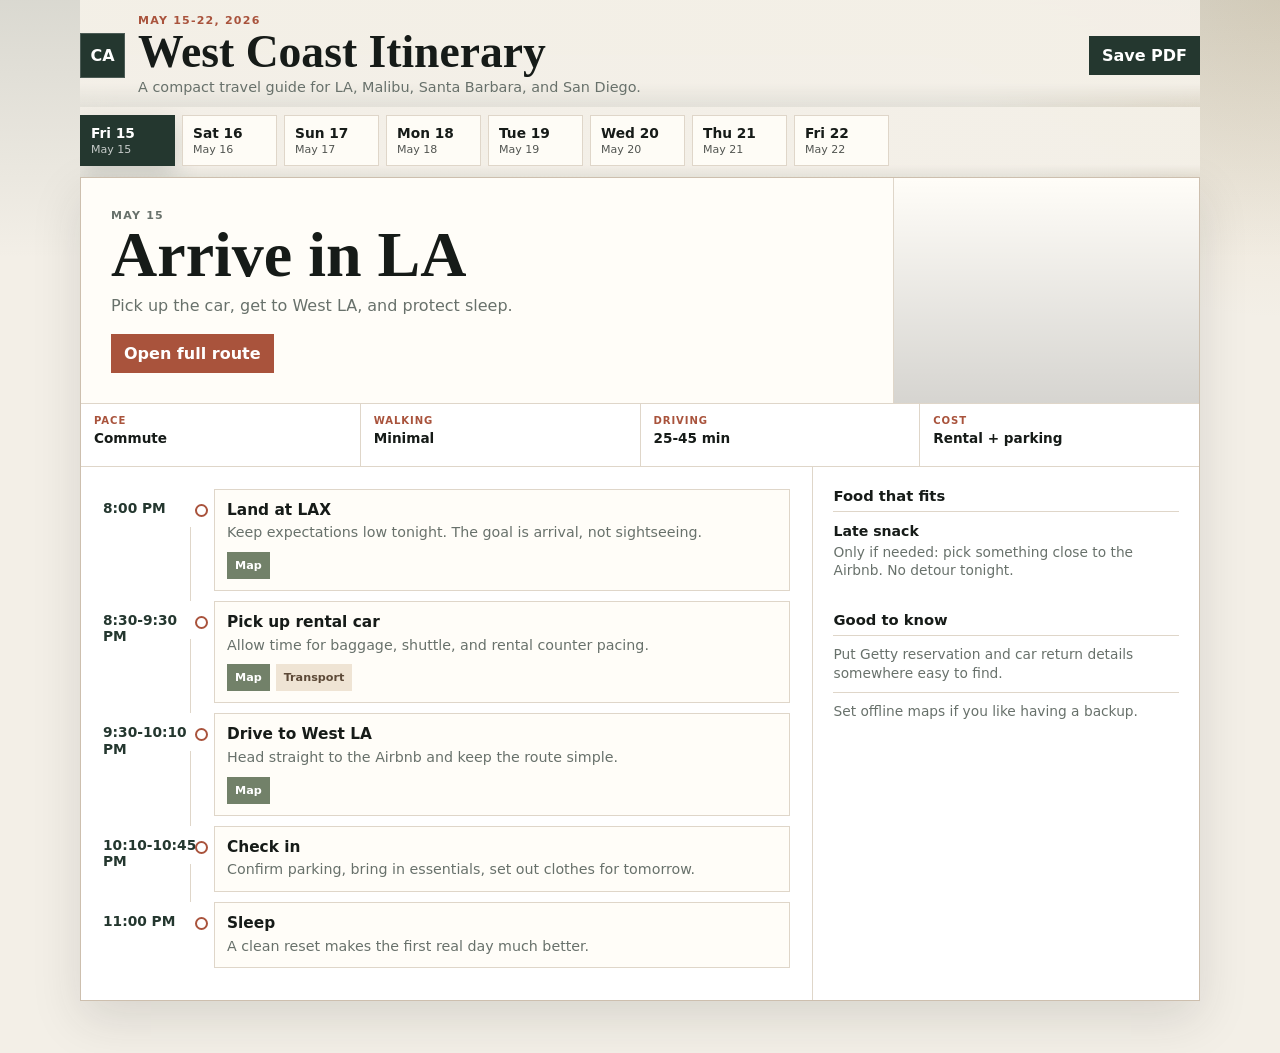
==== commit a885fe75: "n" ====
--- a/index.html
+++ b/index.html
@@ -9,10 +9,13 @@
   </head>
   <body>
     <header class="app-header">
-      <div>
-        <p class="eyebrow">May 15-22, 2026</p>
-        <h1>West Coast Itinerary</h1>
-        <p class="subhead">LA, Malibu, Santa Barbara, and San Diego. Built for efficient routes, real breaks, and low-stress decisions.</p>
+      <div class="title-lockup">
+        <span class="monogram">CA</span>
+        <div>
+          <p class="eyebrow">May 15-22, 2026</p>
+          <h1>West Coast Itinerary</h1>
+          <p class="subhead">A compact travel guide for LA, Malibu, Santa Barbara, and San Diego.</p>
+        </div>
       </div>
       <button class="print-button" type="button" data-print>Save PDF</button>
     </header>
--- a/styles.css
+++ b/styles.css
@@ -1,26 +1,34 @@
 :root {
-  --ink: #17201c;
-  --muted: #66716b;
-  --paper: #f7f3ec;
+  --ink: #161b18;
+  --muted: #68716b;
+  --paper: #f3efe7;
   --card: #fffdf8;
-  --line: #e1dbcf;
-  --cypress: #233a31;
-  --clay: #a9553d;
-  --gold: #c49443;
-  --green: #6f806f;
-  --shadow: 0 20px 55px rgba(30, 42, 36, 0.12);
+  --line: #dfd6c9;
+  --line-strong: #cdbfae;
+  --cypress: #24372f;
+  --cypress-2: #31483e;
+  --clay: #a9533c;
+  --gold: #b9893b;
+  --olive: #728169;
+  --mist: #eef3ef;
+  --shadow: 0 18px 46px rgba(35, 42, 37, 0.13);
   font-family: Inter, ui-sans-serif, system-ui, -apple-system, BlinkMacSystemFont, "Segoe UI", sans-serif;
 }
 
 * {
   box-sizing: border-box;
+}
+
+html {
+  scroll-behavior: smooth;
 }
 
 body {
   margin: 0;
   color: var(--ink);
   background:
-    linear-gradient(180deg, rgba(35, 58, 49, 0.08), transparent 280px),
+    linear-gradient(180deg, rgba(36, 55, 47, 0.12), rgba(36, 55, 47, 0) 260px),
+    radial-gradient(circle at top right, rgba(185, 137, 59, 0.16), transparent 320px),
     var(--paper);
 }
 
@@ -31,23 +39,44 @@
 .app-header {
   position: sticky;
   top: 0;
-  z-index: 5;
+  z-index: 10;
   display: grid;
   grid-template-columns: minmax(0, 1fr) auto;
-  gap: 18px;
+  gap: 16px;
   align-items: center;
   width: min(1120px, calc(100% - 28px));
   margin: 0 auto;
-  padding: 18px 0 12px;
-  background: linear-gradient(180deg, var(--paper) 72%, rgba(247, 243, 236, 0));
+  padding: 14px 0 10px;
+  background: linear-gradient(180deg, rgba(243, 239, 231, 0.98) 78%, rgba(243, 239, 231, 0));
+  backdrop-filter: blur(14px);
+}
+
+.title-lockup {
+  display: flex;
+  align-items: center;
+  gap: 13px;
+  min-width: 0;
+}
+
+.monogram {
+  width: 45px;
+  height: 45px;
+  display: grid;
+  place-items: center;
+  flex: 0 0 auto;
+  color: #fff;
+  background: var(--cypress);
+  font-weight: 900;
+  letter-spacing: 0;
+  box-shadow: inset 0 0 0 1px rgba(255, 255, 255, 0.18);
 }
 
 .eyebrow {
-  margin: 0 0 5px;
+  margin: 0 0 3px;
   color: var(--clay);
-  font-size: 0.72rem;
+  font-size: 0.69rem;
   font-weight: 850;
-  letter-spacing: 0.12em;
+  letter-spacing: 0.11em;
   text-transform: uppercase;
 }
 
@@ -60,69 +89,74 @@
 }
 
 h1 {
-  margin-bottom: 4px;
+  margin-bottom: 3px;
   font-family: Georgia, "Times New Roman", serif;
-  font-size: clamp(1.85rem, 6vw, 3.3rem);
+  font-size: clamp(1.45rem, 5vw, 2.85rem);
   line-height: 0.98;
   letter-spacing: 0;
 }
 
 .subhead {
-  max-width: 720px;
+  max-width: 620px;
   margin: 0;
   color: var(--muted);
-  line-height: 1.4;
-  font-size: 0.96rem;
+  line-height: 1.35;
+  font-size: 0.9rem;
 }
 
 .print-button,
 .map-button {
   border: 0;
-  background: var(--cypress);
-  color: #fff;
-  min-height: 40px;
-  padding: 0 14px;
-  font-weight: 800;
-  cursor: pointer;
-  text-decoration: none;
+  min-height: 39px;
+  padding: 0 13px;
   display: inline-flex;
   align-items: center;
   justify-content: center;
+  color: #fff;
+  background: var(--cypress);
+  text-decoration: none;
+  font-weight: 850;
+  cursor: pointer;
   white-space: nowrap;
+}
+
+.print-button:hover,
+.map-button:hover {
+  background: var(--cypress-2);
 }
 
 .app-shell {
   width: min(1120px, calc(100% - 28px));
-  margin: 0 auto 56px;
+  margin: 0 auto 52px;
 }
 
 .day-tabs {
   position: sticky;
-  top: 106px;
-  z-index: 4;
+  top: 82px;
+  z-index: 9;
   display: flex;
-  gap: 8px;
-  padding: 8px 0 12px;
+  gap: 7px;
+  padding: 8px 0 11px;
   overflow-x: auto;
   scrollbar-width: thin;
-  background: linear-gradient(180deg, var(--paper) 82%, rgba(247, 243, 236, 0));
+  background: linear-gradient(180deg, rgba(243, 239, 231, 0.98) 82%, rgba(243, 239, 231, 0));
 }
 
 .day-tab {
-  min-width: 105px;
+  min-width: 95px;
   border: 1px solid var(--line);
-  background: rgba(255, 253, 248, 0.84);
   color: var(--ink);
-  padding: 10px 12px;
+  background: rgba(255, 253, 248, 0.9);
+  padding: 9px 10px;
   cursor: pointer;
   text-align: left;
 }
 
 .day-tab[aria-selected="true"] {
   color: #fff;
+  border-color: var(--cypress);
   background: var(--cypress);
-  border-color: var(--cypress);
-  box-shadow: 0 10px 24px rgba(35, 58, 49, 0.18);
+  box-shadow: 0 10px 24px rgba(35, 55, 47, 0.19);
 }
 
 .day-tab strong,
@@ -131,25 +165,25 @@
 }
 
 .day-tab strong {
-  font-size: 0.9rem;
   margin-bottom: 2px;
+  font-size: 0.86rem;
 }
 
 .day-tab span {
-  opacity: 0.76;
-  font-size: 0.72rem;
+  opacity: 0.74;
+  font-size: 0.69rem;
 }
 
 .day-detail {
+  overflow: hidden;
   background: var(--card);
-  border: 1px solid var(--line);
+  border: 1px solid var(--line-strong);
   box-shadow: var(--shadow);
-  overflow: hidden;
 }
 
 .day-top {
   display: grid;
-  grid-template-columns: minmax(0, 1fr) 300px;
+  grid-template-columns: minmax(0, 1fr) 305px;
   gap: 1px;
   background: var(--line);
 }
@@ -160,27 +194,57 @@
 }
 
 .day-summary {
-  padding: clamp(18px, 4vw, 32px);
+  padding: clamp(17px, 4vw, 30px);
 }
 
 .day-summary h2 {
   max-width: 760px;
   margin-bottom: 8px;
   font-family: Georgia, "Times New Roman", serif;
-  font-size: clamp(2rem, 6vw, 4.4rem);
+  font-size: clamp(1.85rem, 6vw, 4rem);
   line-height: 0.98;
   letter-spacing: 0;
 }
 
 .day-summary p {
+  max-width: 680px;
+  margin-bottom: 0;
   color: var(--muted);
-  line-height: 1.45;
+  line-height: 1.43;
 }
 
 .day-photo {
-  min-height: 230px;
+  min-height: 215px;
   background-size: cover;
   background-position: center;
+  position: relative;
+}
+
+.day-photo::after {
+  content: "";
+  position: absolute;
+  inset: 0;
+  background: linear-gradient(180deg, transparent, rgba(0, 0, 0, 0.16));
+}
+
+.route-bar {
+  display: flex;
+  flex-wrap: wrap;
+  gap: 8px;
+  margin-top: 16px;
+}
+
+.route-bar .map-button {
+  background: var(--clay);
+}
+
+.route-bar .map-button.secondary {
+  color: var(--ink);
+  background: #eadfce;
+}
+
+.route-bar .map-button.secondary:hover {
+  background: #dfd0bd;
 }
 
 .quick-grid {
@@ -192,8 +256,8 @@
 }
 
 .quick-grid div {
-  min-height: 68px;
-  padding: 13px 14px;
+  min-height: 62px;
+  padding: 11px 13px;
   background: #fff;
 }
 
@@ -201,36 +265,21 @@
   display: block;
   margin-bottom: 4px;
   color: var(--clay);
-  font-size: 0.66rem;
+  font-size: 0.63rem;
   font-weight: 850;
-  letter-spacing: 0.1em;
+  letter-spacing: 0.09em;
   text-transform: uppercase;
 }
 
 .quick-grid strong {
-  font-size: 0.88rem;
-  line-height: 1.25;
-}
-
-.route-bar {
-  display: flex;
-  flex-wrap: wrap;
-  gap: 8px;
-  margin-top: 16px;
-}
-
-.route-bar .map-button {
-  background: var(--clay);
-}
-
-.route-bar .map-button.secondary {
-  background: #ece2d4;
-  color: var(--ink);
+  display: block;
+  font-size: 0.85rem;
+  line-height: 1.24;
 }
 
 .content-grid {
   display: grid;
-  grid-template-columns: minmax(0, 1.55fr) minmax(280px, 0.8fr);
+  grid-template-columns: minmax(0, 1.48fr) minmax(285px, 0.78fr);
   gap: 1px;
   background: var(--line);
   border-top: 1px solid var(--line);
@@ -242,99 +291,131 @@
 }
 
 .timeline {
-  padding: clamp(14px, 3vw, 24px);
+  padding: clamp(12px, 3vw, 22px);
 }
 
 .timeline-item {
   display: grid;
-  grid-template-columns: 104px minmax(0, 1fr);
-  gap: 14px;
-  padding: 0 0 14px;
+  grid-template-columns: 98px minmax(0, 1fr);
+  gap: 13px;
+  padding: 0 0 10px;
+  position: relative;
+}
+
+.timeline-item:not(:last-child)::before {
+  content: "";
+  position: absolute;
+  top: 38px;
+  bottom: 0;
+  left: 87px;
+  width: 1px;
+  background: var(--line);
 }
 
 .time {
-  padding-top: 12px;
+  padding-top: 11px;
   color: var(--cypress);
-  font-size: 0.9rem;
-  font-weight: 850;
+  font-size: 0.86rem;
+  font-weight: 880;
+  line-height: 1.2;
 }
 
 .timeline-card {
+  position: relative;
   border: 1px solid var(--line);
   background: var(--card);
-  padding: 12px 13px;
+  padding: 11px 12px;
+}
+
+.timeline-card::before {
+  content: "";
+  position: absolute;
+  top: 14px;
+  left: -20px;
+  width: 9px;
+  height: 9px;
+  border: 2px solid var(--clay);
+  background: #fff;
+  border-radius: 50%;
 }
 
 .timeline-card h4 {
-  margin: 0 0 5px;
-  font-size: 0.98rem;
-  line-height: 1.25;
+  margin: 0 0 4px;
+  font-size: 0.96rem;
+  line-height: 1.22;
 }
 
 .timeline-card p {
   margin: 0;
   color: var(--muted);
-  font-size: 0.91rem;
-  line-height: 1.43;
+  font-size: 0.89rem;
+  line-height: 1.38;
 }
 
 .timeline-actions {
   display: flex;
   flex-wrap: wrap;
-  gap: 7px;
-  margin-top: 10px;
+  gap: 6px;
+  margin-top: 9px;
 }
 
 .timeline-actions a,
 .tag {
-  min-height: 28px;
+  min-height: 27px;
   display: inline-flex;
   align-items: center;
-  padding: 4px 8px;
-  font-size: 0.72rem;
-  font-weight: 800;
+  padding: 3px 8px;
+  font-size: 0.7rem;
+  font-weight: 850;
   text-decoration: none;
 }
 
 .timeline-actions a {
   color: #fff;
-  background: var(--green);
+  background: var(--olive);
 }
 
 .tag {
   color: #5c4937;
-  background: #efe5d7;
+  background: #efe4d4;
 }
 
 .side-panel {
-  padding: clamp(14px, 3vw, 22px);
+  padding: clamp(13px, 3vw, 20px);
 }
 
 .side-block + .side-block {
-  margin-top: 24px;
+  margin-top: 20px;
 }
 
 .side-block h3 {
-  margin-bottom: 8px;
-  font-size: 0.95rem;
+  margin-bottom: 7px;
+  color: var(--ink);
+  font-size: 0.92rem;
+  letter-spacing: 0;
 }
 
 .meal-card {
-  padding: 12px 0;
+  padding: 11px 0;
   border-top: 1px solid var(--line);
 }
 
 .meal-card strong {
   display: block;
   margin-bottom: 4px;
-  font-size: 0.9rem;
+  color: var(--ink);
+  font-size: 0.88rem;
 }
 
 .meal-card p,
 .checklist li {
   color: var(--muted);
-  font-size: 0.88rem;
-  line-height: 1.42;
+  font-size: 0.86rem;
+  line-height: 1.38;
+}
+
+.meal-card p {
+  margin-bottom: 0;
 }
 
 .checklist {
@@ -344,7 +425,7 @@
 }
 
 .checklist li {
-  padding: 10px 0;
+  padding: 9px 0;
   border-top: 1px solid var(--line);
 }
 
@@ -352,7 +433,16 @@
   .app-header {
     position: static;
     grid-template-columns: 1fr;
-    gap: 10px;
+    gap: 9px;
+  }
+
+  .title-lockup {
+    align-items: flex-start;
+  }
+
+  .monogram {
+    width: 40px;
+    height: 40px;
   }
 
   .print-button {
@@ -369,18 +459,71 @@
   }
 
   .day-photo {
-    min-height: 150px;
+    min-height: 132px;
     order: -1;
   }
 
   .quick-grid {
     grid-template-columns: repeat(2, 1fr);
+  }
+
+  .timeline-item {
+    grid-template-columns: 74px minmax(0, 1fr);
+    gap: 10px;
+  }
+
+  .timeline-item:not(:last-child)::before {
+    left: 64px;
+  }
+
+  .timeline-card::before {
+    left: -16px;
+  }
+
+  .time {
+    font-size: 0.8rem;
+  }
+}
+
+@media (max-width: 520px) {
+  .app-header,
+  .app-shell {
+    width: min(100% - 18px, 1120px);
+  }
+
+  .subhead {
+    display: none;
+  }
+
+  .day-tab {
+    min-width: 88px;
+  }
+
+  .day-summary {
+    padding: 15px;
+  }
+
+  .route-bar .map-button {
+    flex: 1 1 140px;
+  }
+
+  .quick-grid div {
+    min-height: 58px;
+  }
+
+  .timeline {
+    padding: 11px;
   }
 
   .timeline-item {
     grid-template-columns: 1fr;
     gap: 5px;
     padding-bottom: 10px;
+  }
+
+  .timeline-item:not(:last-child)::before,
+  .timeline-card::before {
+    display: none;
   }
 
   .time {
@@ -407,7 +550,7 @@
   }
 
   .day-detail {
+    border: 0;
     box-shadow: none;
-    border: 0;
-  }
-}
+  }
+}
